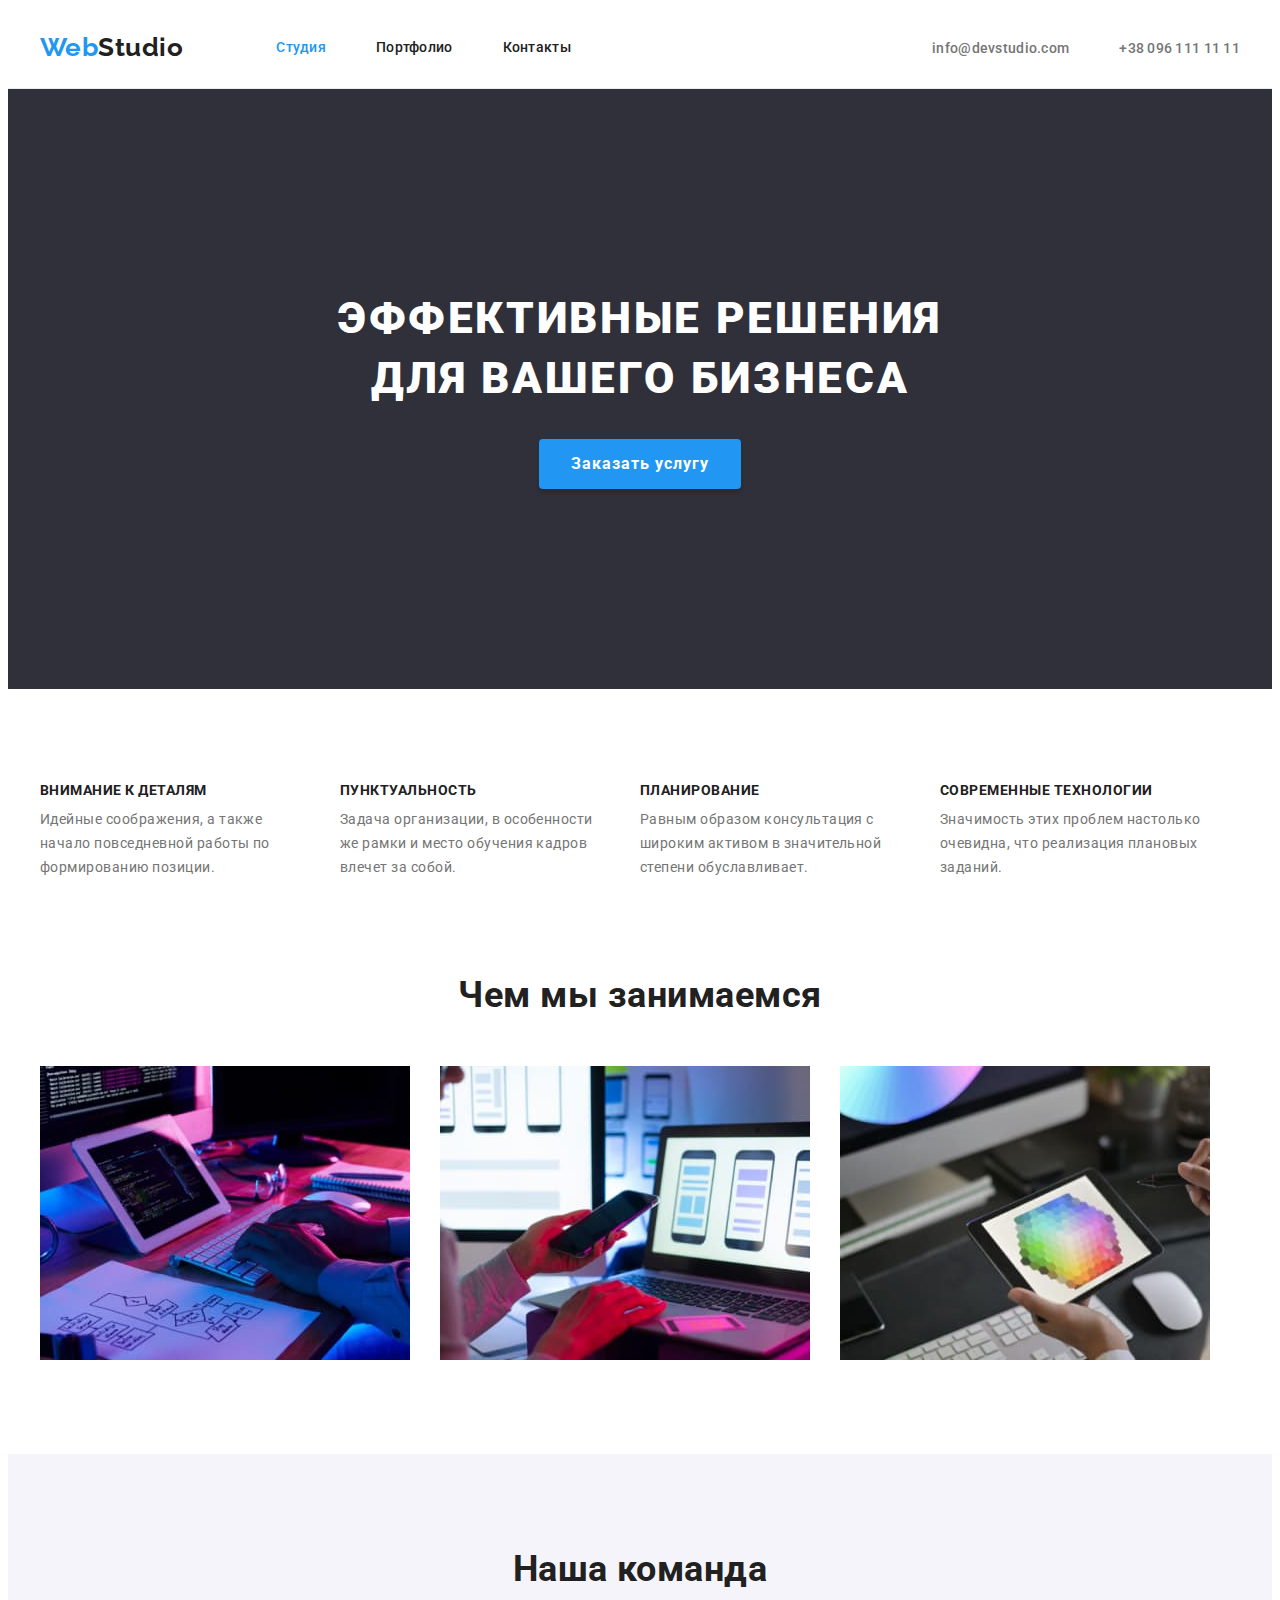
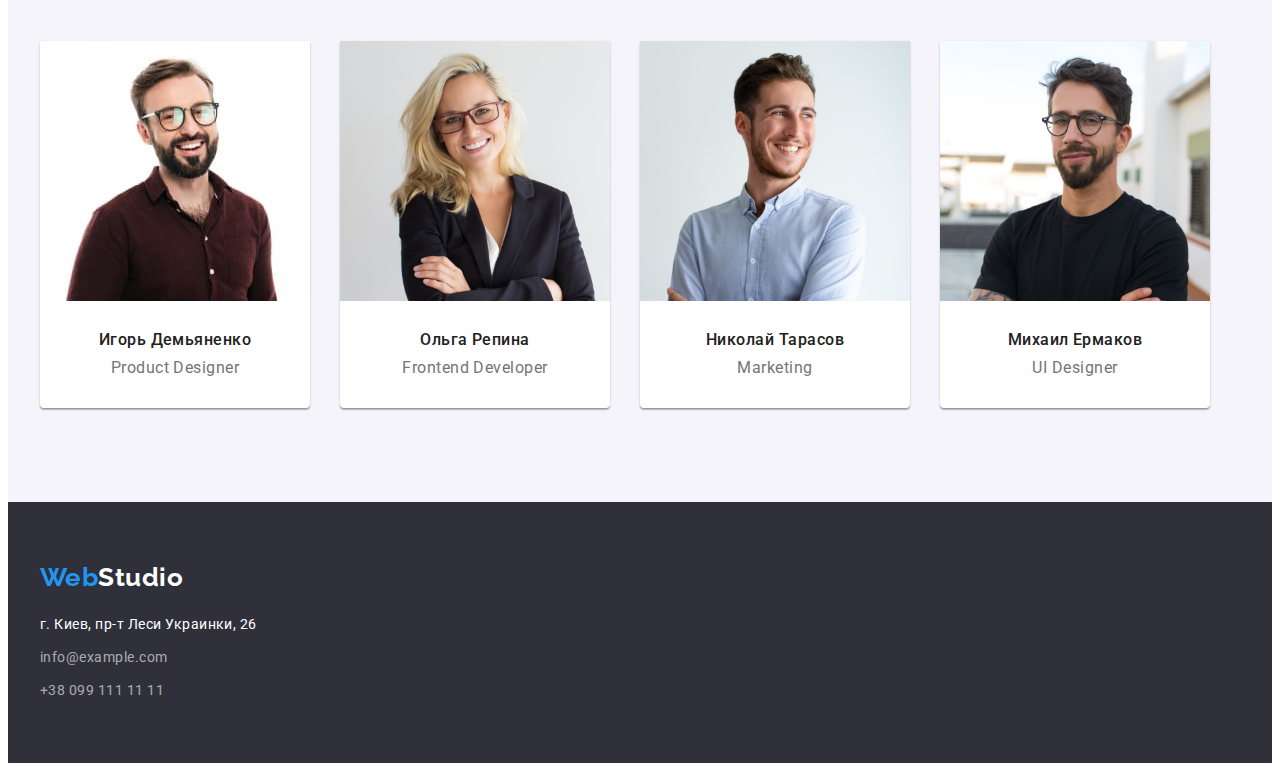
==== index.html @ 87287f45 "Initial commit" ====
<!DOCTYPE html>
<html lang="ru">

<head>
    <meta charset="UTF-8">
    <meta http-equiv="X-UA-Compatible" content="IE=edge">
    <meta name="viewport" content="width=device-width, initial-scale=1.0">
    <title>Document</title>
    <link rel="preconnect" href="https://fonts.googleapis.com">
    <link rel="preconnect" href="https://fonts.gstatic.com" crossorigin>
    <link href="https://fonts.googleapis.com/css2?family=Raleway:wght@700&family=Roboto:wght@400;500;700;900&display=swap"
        rel="stylesheet">
    <link rel="stylesheet" href="https://cdnjs.cloudflare.com/ajax/libs/modern-normalize/1.1.0/modern-normalize.min.css" integrity="sha512-wpPYUAdjBVSE4KJnH1VR1HeZfpl1ub8YT/NKx4PuQ5NmX2tKuGu6U/JRp5y+Y8XG2tV+wKQpNHVUX03MfMFn9Q==" crossorigin="anonymous" referrerpolicy="no-referrer" />
    <link rel="stylesheet" href="./css/style.css">
</head>

<body>
    <!--Хедер-->
    <header class="header">
        <div class="container header-container">
            <nav class="main-nav">
                <a class="logo" href="/" lang="en">Web<span class="logo-accent">Studio</span></a>
                <ul class="site-nav list">
                    <li class="header-item"><a href="./index.html" class="link current">Студия</a></li>
                    <li class="header-item"><a href="./portfolio.html" class="link">Портфолио</a></li>
                    <li class="header-item"><a href="/" class="link">Контакты</a></li>
                </ul>
            </nav>
            <ul class="contacts-list list">
                <li class="contacts-item"><a class="contacts-link" href="mailto:info@devstudio.com">info@devstudio.com</a></li>
                <li class="contacts-item"><a class="contacts-link" href="tell:+380961111111">+38 096 111 11 11</a></li>
            </ul>
        </div>  
    </header>

    <!--Мейн контент-->
    <main>
        <section class="hero">
            <div class="container">
                <h1 class="hero-title">Эффективные решения для вашего бизнеса</h1>
                <button type="button" class="button">Заказать услугу</button>
            </div>
            
        </section>
        <!--Заголовок который потом спрячем-->
        <section class="section benefits">
            <div class="container">
                <h2 hidden>Наши преимущества</h2>
                <ul class="benefits-list list">
                    <li class="benefits-item">
                        <h2 class="benefits-title">Внимание к деталям</h2>
                        <p class="text">Идейные соображения, а также начало повседневной работы по формированию позиции.</p>
                    </li>
                    <li class="benefits-item">
                        <h2 class="benefits-title">Пунктуальность</h2>
                        <p class="text">Задача организации, в особенности же рамки и место обучения кадров влечет за собой.</p>
                    </li>
                    <li class="benefits-item">
                        <h2 class="benefits-title">Планирование</h2>
                        <p class="text">Равным образом консультация с широким активом в значительной степени обуславливает.</p>
                    </li>
                    <li class="benefits-item">
                        <h2 class="benefits-title">Современные технологии</h2>
                        <p class="text">Значимость этих проблем настолько очевидна, что реализация плановых заданий.</p>
                    </li>
                </ul>
            </div>
        </section>
        <section class="section feauters">
          <div class="container">
                <h2 class="section-title">Чем мы занимаемся</h2>
                <ul class="section-list list">
                    <li class="section-item">
                        <img src="./images/img-program.jpg" alt="верстка сайта" width="370">
                    </li>
                    <li class="section-item">
                        <img src="./images/img-front.jpg" alt="разработка мобильных приложений" width="370">
                    </li>
                    <li class="section-item">
                        <img src="./images/img-color.jpg" alt="дизайнер за компьютером" width="370">
                    </li>
                </ul>
          </div>
        </section>
        <section class="section-comand">
            <div class="container">
                <h3 class="section-title comand">Наша команда</h3>
                <ul class="team-list list">
                    <li class="team-item">
                        <img src="./images/img-designer.jpg" alt="мужчина в очках" width="270">
                        <div class="card-name">
                            <h3 class="master-title">Игорь Демьяненко</h3>
                            <p class="text">Product Designer</p>
                        </div>
                    </li>
                    <li class="team-item">
                        <img src="./images/img-full.jpg" alt="светлая девушка в очках" width="270">
                        <div class="card-name">
                            <h3 class="master-title">Ольга Репина</h3>
                            <p class="text">Frontend Developer</p>
                        </div>
                    </li>
                    <li class="team-item">
                        <img src="./images/img-marketin.jpg" alt="парень в белой рубашке" width="270">
                        <div class="card-name">
                            <h3 class="master-title">Николай Тарасов</h3>
                            <p class="text">Marketing</p>
                        </div>
                    </li>
                    <li class="team-item">
                        <img src="./images/img-uldesig.jpg" alt="парень в черной футболке и очках" width="270">
                        <div class="card-name">
                            <h3 class="master-title">Михаил Ермаков</h3>
                            <p class="text">UI Designer</p>
                        </div>
                    </li>
                </ul>
            </div>
        </section>
    </main>

    <!--Футер-->
    <footer class="footer">
       <div class="container">
            <a class="logo" href="/" lang="en">Web<span class="logo-secondary">Studio</span></a>
            <address class="footer-contacts">
                <p class="footer-text">г. Киев, пр-т Леси Украинки, 26</p>
                <ul class="footer-list list">
                    <li class="footer-item"><a class="footer-link" href="mailto:info@example.com">info@example.com</a></li>
                    <li class="footer-item"><a class="footer-link" href="tell:+380991111111">+38 099 111 11 11</a></li>
                </ul>
            </address>
       </div>
    </footer>
</body>

</html>
---- css/style.css ----
:root {
   --primary-text-color: #757575;
   --titile-text-color: #212121;
   --accent-text-color: #2196F3;
   --primary-bg-color: #E5E5E5;
   --accent-header-name-color: #FFFFFF;
   --header-section-bg-color: #2F303A;
   --accent-footer-text-color: rgba(255, 255, 255, 0.6);
   --section-team-bg-color: #F5F4FA;
   --color-bg-button: #188CE8;
}

body {
    font-family: Roboto, sans-serif;
    color: var(--primary-text-color);
    letter-spacing: 0.03em;
    
}

h1, h2, h3, p {
    margin-top: 0;
}

img {
    display: block;
}

p:last-child {
    margin-bottom: 0;
}

/* -------------------------------------------------Heder */
.header {
    border-bottom: 1px solid #ECECEC;
}

.list {
    list-style: none;
    margin: 0;
    padding: 0;
}

.link {
    text-decoration: none;
    color: currentColor;
}

.header-container {
    display: flex;
    align-items: center;
}

.section {
    padding-top: 94px;
    padding-bottom: 94px;
}

.container {
    /* outline: 2px solid red;
    outline-offset: -2px; */


    width: 1200px;
    padding-left: 15px;
    padding-right: 15px;
    margin-left: auto;
    margin-right: auto;
}

.header .logo {
    padding-top: 24px;
    padding-bottom: 24px;
}

.logo {
    margin-right: 93px;

    color: var(--accent-text-color);
    font-family: 'Raleway';
    font-weight: 700;
    font-size: 26px;
    line-height: 1.20;
    text-decoration: none;
}

.logo-accent {
    color: var(--titile-text-color);
}

.logo:hover,
.logo:focus {
    color: var(--accent-text-color);
}

/*----------------------------------------Header navigation */

.main-nav {
    display: flex;
    align-items: center;
}

.site-nav {
    display: flex;
}

.site-nav .header-item:not(:last-child) {
    margin-right: 50px;
}


.site-nav .link:hover,
.site-nav .link:focus {
    color: var(--accent-text-color);
}

.site-nav .link.current {
    color: var(--accent-text-color);
}

.site-nav .link {
    display: block;
    padding-top: 32px;
    padding-bottom: 32px;
   

    text-decoration: none;
    color: var(--titile-text-color);
    font-weight: 500;
    font-size: 14px;
    line-height: 1.14;
    letter-spacing: 0.02em;
}

.contacts-link:hover,
.contacts-link:focus {
    color: var(--accent-text-color);
}

.contacts-list {
    display: flex;
    margin-left: auto;
}

.contacts-item:not(:last-child) {
    margin-right: 50px;

}


.contacts-link {
    padding-top: 32px;
    padding-bottom: 32px;
    
    color: var(--primary-text-color);
    font-weight: 500;
    font-size: 14px;
    line-height: 1.14;
    letter-spacing: 0.02em;
    text-decoration: none;
}

/* -------------------------------------------Hero */
.hero {
    padding-top: 200px;
    padding-bottom: 200px;

    background-color: var(--header-section-bg-color);
}

.hero-title {
    width: 696px;
    margin-left: auto;
    margin-right: auto;
    margin-bottom: 30px;
    
    color: var(--accent-header-name-color);
    font-weight: 900;
    font-size: 44px;
    line-height: 1.36;
    text-align: center;
    letter-spacing: 0.06em;
    text-transform: uppercase;
}

/* ------------------------------------------Button */

.button {
    display: block;
    padding: 10px 32px;
    margin-left: auto;
    margin-right: auto;
    box-shadow: 0px 4px 4px rgba(0, 0, 0, 0.15);
    border-radius: 4px;
    border: 1px;
    text-align: center;
    
    color: var(--accent-header-name-color);
    background-color: var(--accent-text-color);
    font-family: inherit;
    font-weight: 700;
    font-size: 16px;
    line-height: 1.87;
    letter-spacing: 0.06em;
    cursor: pointer;
    
}

.button:hover,
.button:focus {
    background-color: var(--color-bg-button);
}

/* -----------------------------------------Benefits */
.benefits {
    padding-bottom: 47px;
}

.benefits-list {
    display: flex;

}
.benefits-item {
    width: 270px;
}

.benefits-item:not(:last-child) {
    margin-right: 30px;

}


.benefits-title {
    margin-bottom: 10px;


    color: var(--titile-text-color);
    font-size: 14px;
    line-height: 1.14;
    text-transform: uppercase;
}

.benefits-list .text {
    font-size: 14px;
    line-height: 1.71;
}

/* -----------------------------------Section work */
.feauters {
    padding-top: 47px;
}

.section-title {
    margin-bottom: 50px;

    color: var(--titile-text-color);
    font-size: 36px;
    line-height: 1.17;
    text-align: center;
}

.section-list {
    display: flex;
    flex-wrap: wrap;
}

.section-item:not(:last-child) {
    margin-right: 30px;
}


/* ----------------------------------Section team */
.section-comand {
    padding-top: 94px;
    padding-bottom: 94px;
    background-color: var(--section-team-bg-color);
}

.section-title.comand {
    margin-bottom: 50px;

}

.team-list {
    display: flex;
    flex-wrap: wrap;
}

.team-item {

    margin-right: 30px;
    
    background-color: var(--accent-header-name-color);
    box-shadow: 0px 1px 3px rgba(0, 0, 0, 0.12), 0px 1px 1px rgba(0, 0, 0, 0.14), 0px 2px 1px rgba(0, 0, 0, 0.2);
    border-radius: 0px 0px 4px 4px;
}

.team-item:nth-child(4) {
    margin-right: 0;
}

.card-name {
    padding-top: 30px;
    padding-bottom: 30px;
    
}

.master-title {
    text-align: center;
    margin-bottom: 10px;

    color: var(--titile-text-color);
    font-weight: 500;
    font-size: 16px;
    line-height: 1.18;
}

.team-list .text {
    text-align: center;
    font-size: 16px;
    line-height: 1.18;
}
/* --------------------------------Footer */

.footer {
    padding-top: 60px;
    padding-bottom: 60px;
    background-color: var(--header-section-bg-color);
}

.footer .logo {
    display: block;
    margin-bottom: 20px;
}

.logo-secondary {
    color: var(--accent-header-name-color);
}

.footer-text {
    margin-bottom: 9px;
    font-style: normal;
    font-size: 14px;
    line-height: 1.71;
    color: var(--accent-header-name-color);
}

.footer-list {
    display: block;
    font-style: normal;
    font-size: 14px;
    line-height: 1.71;
    color: var(--accent-footer-text-color);
}

.footer-item:not(:last-child) {
    margin-bottom: 9px;
}

.footer-link {
    
    font-size: 14px;
    line-height: 1.71;
    color: var(--accent-footer-text-color);
    text-decoration: none;
}

.footer-link:hover,
.footer-link:focus {
    color: var(--accent-text-color);
}
/* ----------------------------------------------Portfolio button */
.button-list {
    display: flex;
    justify-content: center;
    margin-top: 0;
    margin-bottom: 50px;
    padding: 0;
    list-style: none;
}


.button-item:not(:last-child){
    margin-right: 8px;
}

.button-primary:hover,
.button-primary:focus,
.button-secondary:hover,
.button-secondary:focus {
    background-color: var(--accent-text-color);
    color: var(--accent-header-name-color);
}

.button-primary {
    padding: 6px 22px;

    font-family: inherit;
    font-weight: 500;
    font-size: 16px;
    line-height: 1.62;
    color: var(--accent-header-name-color);
    background-color: var(--accent-text-color);
    box-shadow: 0px 3px 1px rgba(0, 0, 0, 0.1), 0px 1px 2px rgba(0, 0, 0, 0.08), 0px 2px 2px rgba(0, 0, 0, 0.12);
    border-radius: 4px;
    border-style: none;
    cursor: pointer;
}

.button-secondary {
    padding: 6px 22px;

    font-family: inherit;
    font-style: normal;
    font-weight: 500;
    font-size: 16px;
    line-height: 1.62;
    text-align: center;
    color: var(--titile-text-color);
    background: var(--section-team-bg-color);
    border-radius: 4px;
    border-style: none;
    cursor: pointer;
}
/* ------------------------------------------------------Portfolio list */
.portfolio-title {
    font-weight: 700;
    font-size: 18px;
    line-height: 2;
    letter-spacing: 0.06em;
    color: var(--titile-text-color);
}

.portfolio-list {
    display: flex;
    flex-wrap: wrap;
    margin: 0;
    padding: 0;
}

.portfolio-item {
    width: 370px;
    margin-right: 30px;
    margin-bottom: 30px;
}

.portfolio-item:nth-child(3n) {
    margin-right: 0;
}

.portfolio-wrapper {
    padding: 20px 24px;
    border: 1px solid #EEEEEE;
    border-top: none;
}

.portfolio-subtitle {
    font-size: 16px;
    line-height: 1.87;
    color: var(--primary-text-color);
}

.portfolio-list {
    list-style: none;
}

.portfolio-link {
    text-decoration: none;
}
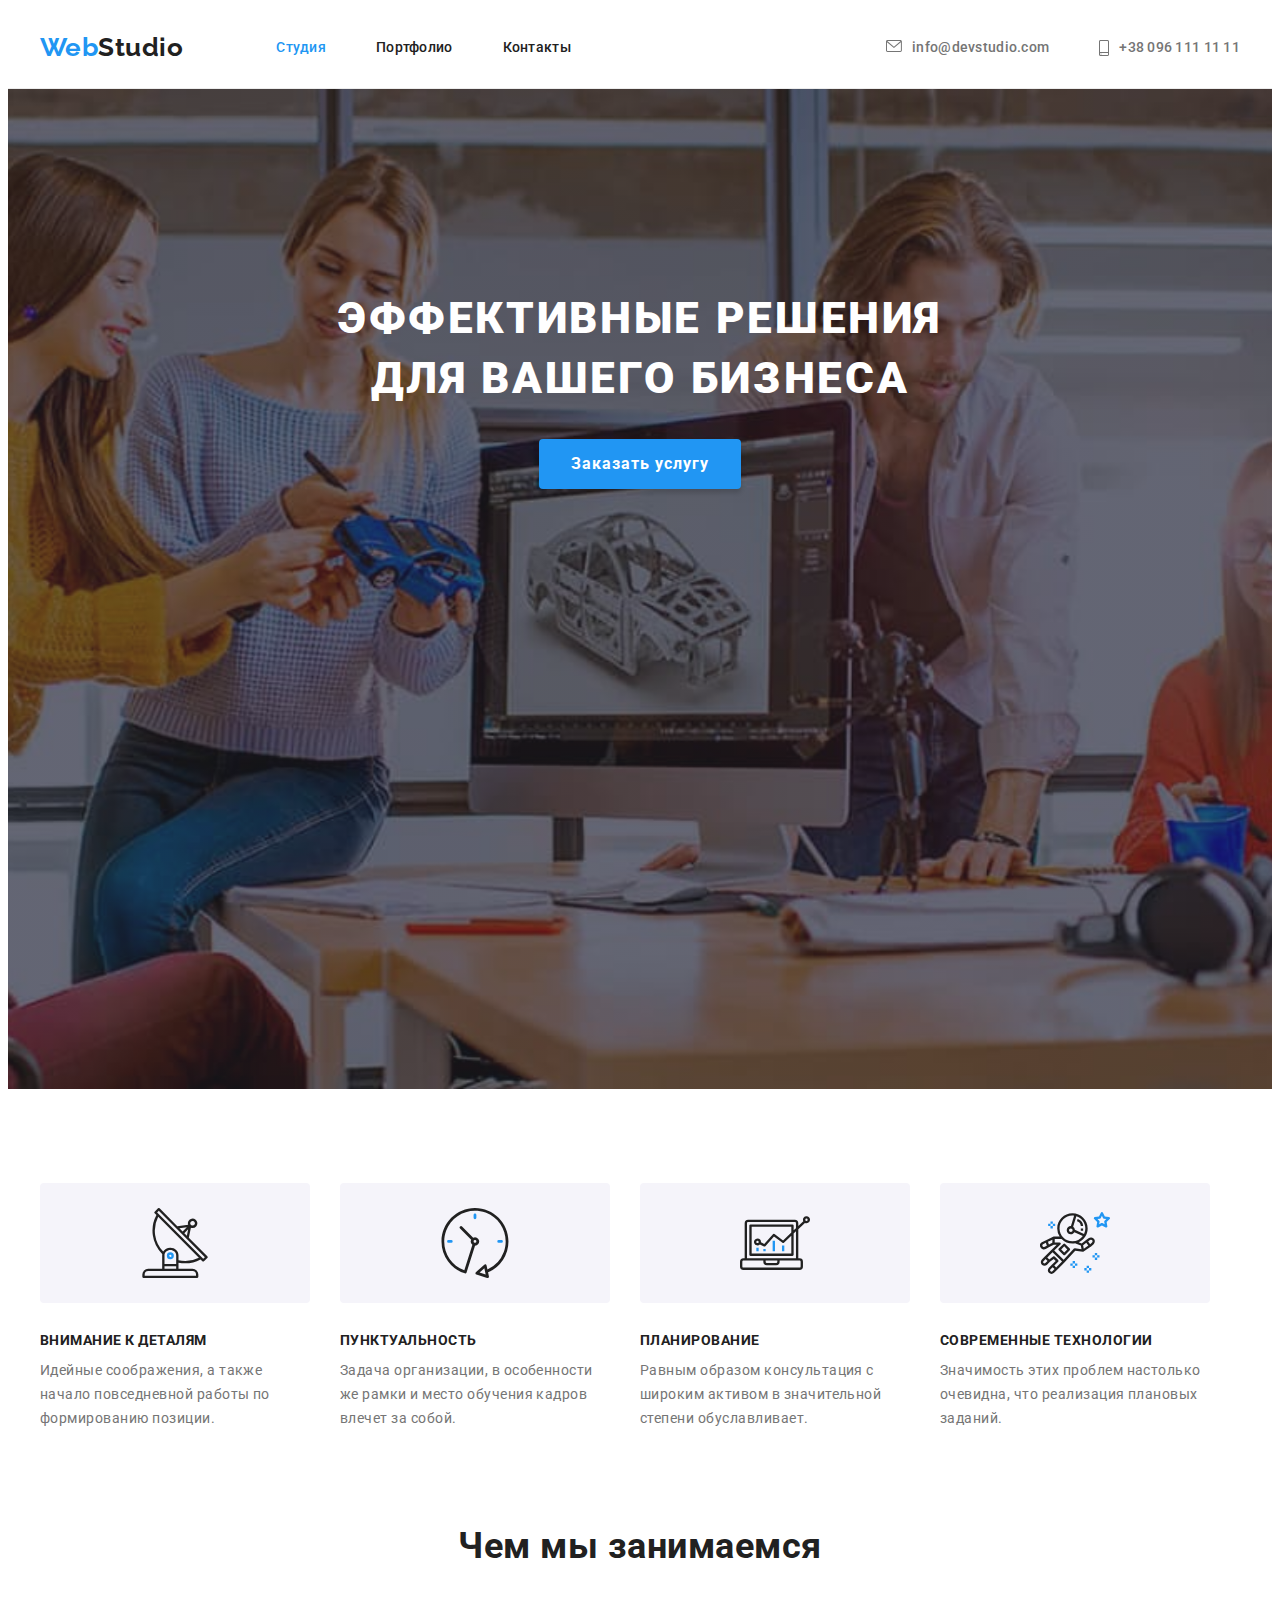
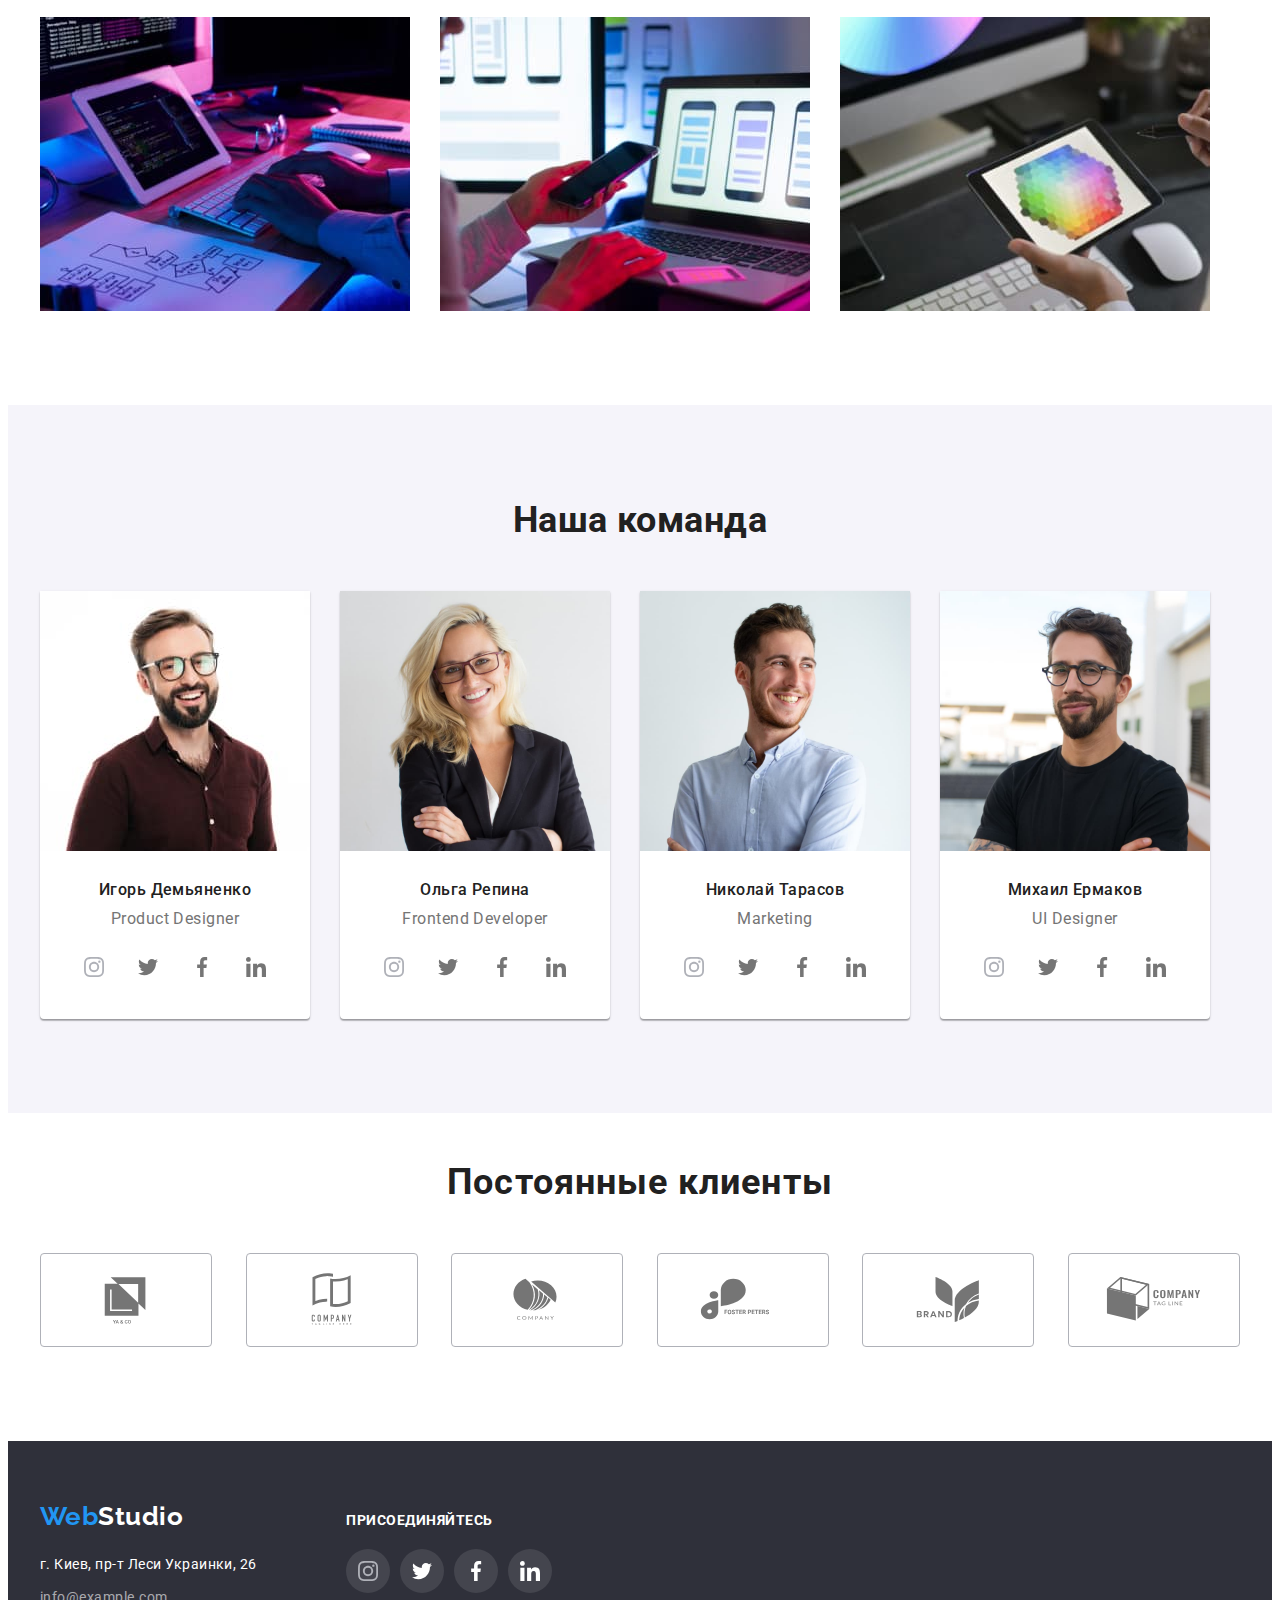
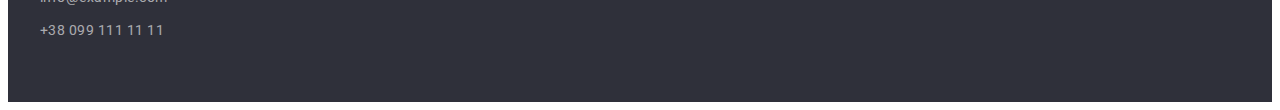
==== commit 0bdd1c3d: "На проверку" ====
--- a/index.html
+++ b/index.html
@@ -27,15 +27,19 @@
                 </ul>
             </nav>
             <ul class="contacts-list list">
-                <li class="contacts-item"><a class="contacts-link" href="mailto:info@devstudio.com">info@devstudio.com</a></li>
-                <li class="contacts-item"><a class="contacts-link" href="tell:+380961111111">+38 096 111 11 11</a></li>
+                <li class="contacts-item"><a class="contacts-link" href="mailto:info@devstudio.com"><svg class="mail-icon" width="16px" height="12px">
+                    <use href="./images/icons.svg#icon-envelope-hover"></use>
+                </svg>info@devstudio.com</a></li>
+                <li class="contacts-item"><a class="contacts-link" href="tell:+380961111111"><svg class="phone-icon" width="10px" height="16px">
+                    <use href="./images/icons.svg#icon-smartphone"></use>
+                </svg>+38 096 111 11 11</a></li>
             </ul>
         </div>  
     </header>
 
     <!--Мейн контент-->
     <main>
-        <section class="hero">
+        <section class="hero overlay">
             <div class="container">
                 <h1 class="hero-title">Эффективные решения для вашего бизнеса</h1>
                 <button type="button" class="button">Заказать услугу</button>
@@ -48,18 +52,38 @@
                 <h2 hidden>Наши преимущества</h2>
                 <ul class="benefits-list list">
                     <li class="benefits-item">
+                        <div class="about-icon-wrap" width="70px" height="70px">
+                            <svg class="about-icon">
+                                <use href="./images/icons.svg#icon-antenna"></use>
+                            </svg>
+                        </div>
                         <h2 class="benefits-title">Внимание к деталям</h2>
                         <p class="text">Идейные соображения, а также начало повседневной работы по формированию позиции.</p>
                     </li>
                     <li class="benefits-item">
+                        <div class="about-icon-wrap" width="70px" height="70px">
+                            <svg class="about-icon">
+                                <use href="./images/icons.svg#icon-clock"></use>
+                            </svg>
+                        </div>
                         <h2 class="benefits-title">Пунктуальность</h2>
                         <p class="text">Задача организации, в особенности же рамки и место обучения кадров влечет за собой.</p>
                     </li>
                     <li class="benefits-item">
+                        <div class="about-icon-wrap" width="70px" height="70px">
+                            <svg class="about-icon">
+                                <use href="./images/icons.svg#icon-diagram"></use>
+                            </svg>
+                        </div>
                         <h2 class="benefits-title">Планирование</h2>
                         <p class="text">Равным образом консультация с широким активом в значительной степени обуславливает.</p>
                     </li>
                     <li class="benefits-item">
+                        <div class="about-icon-wrap" width="70px" height="70px">
+                            <svg class="about-icon">
+                                <use href="./images/icons.svg#icon-astronaut"></use>
+                            </svg>
+                        </div>
                         <h2 class="benefits-title">Современные технологии</h2>
                         <p class="text">Значимость этих проблем настолько очевидна, что реализация плановых заданий.</p>
                     </li>
@@ -91,6 +115,20 @@
                         <div class="card-name">
                             <h3 class="master-title">Игорь Демьяненко</h3>
                             <p class="text">Product Designer</p>
+                            <ul class="socials-list list">
+                                <li class="socials-item"><a href="" class="socials-link link"><svg class="socials-icons" width="20" height="20">
+                                    <use href="./images/icons.svg#icon-instagram"></use>
+                                </svg></a></li>
+                                <li class="socials-item"><a href="" class="socials-link link"><svg class="socials-icons" width="20" height="20">
+                                    <use href="./images/icons.svg#icon-twitter"></use>
+                                </svg></a></li>
+                                <li class="socials-item"><a href="" class="socials-link link"><svg class="socials-icons" width="20" height="20">
+                                    <use href="./images/icons.svg#icon-facebook"></use>
+                                </svg></a></li>
+                                <li class="socials-item"><a href="" class="socials-link link"><svg class="socials-icons" width="20" height="20">
+                                    <use href="./images/icons.svg#icon-linkedin"></use>
+                                </svg></a></li>
+                            </ul>
                         </div>
                     </li>
                     <li class="team-item">
@@ -98,6 +136,20 @@
                         <div class="card-name">
                             <h3 class="master-title">Ольга Репина</h3>
                             <p class="text">Frontend Developer</p>
+                            <ul class="socials-list list">
+                                <li class="socials-item"><a href="" class="socials-link link"><svg class="socials-icons" width="20" height="20">
+                                    <use href="./images/icons.svg#icon-instagram"></use>
+                                </svg></a></li>
+                                <li class="socials-item"><a href="" class="socials-link link"><svg class="socials-icons" width="20" height="20">
+                                    <use href="./images/icons.svg#icon-twitter"></use>
+                                </svg></a></li></a></li>
+                                <li class="socials-item"><a href="" class="socials-link link"><svg class="socials-icons" width="20" height="20">
+                                    <use href="./images/icons.svg#icon-facebook"></use>
+                                </svg></a></li></a></li>
+                                <li class="socials-item"><a href="" class="socials-link link"><svg class="socials-icons" width="20" height="20">
+                                    <use href="./images/icons.svg#icon-linkedin"></use>
+                                </svg></a></li></a></li>
+                            </ul>
                         </div>
                     </li>
                     <li class="team-item">
@@ -105,6 +157,20 @@
                         <div class="card-name">
                             <h3 class="master-title">Николай Тарасов</h3>
                             <p class="text">Marketing</p>
+                            <ul class="socials-list list">
+                                <li class="socials-item"><a href="" class="socials-link link"><svg class="socials-icons" width="20" height="20">
+                                    <use href="./images/icons.svg#icon-instagram"></use>
+                                </svg></a></li>
+                                <li class="socials-item"><a href="" class="socials-link link"><svg class="socials-icons" width="20" height="20">
+                                    <use href="./images/icons.svg#icon-twitter"></use>
+                                </svg></a></li></a></li>
+                                <li class="socials-item"><a href="" class="socials-link link"><svg class="socials-icons" width="20" height="20">
+                                    <use href="./images/icons.svg#icon-facebook"></use>
+                                </svg></a></li></a></li>
+                                <li class="socials-item"><a href="" class="socials-link link"><svg class="socials-icons" width="20" height="20">
+                                    <use href="./images/icons.svg#icon-linkedin"></use>
+                                </svg></a></li></a></li>
+                            </ul>
                         </div>
                     </li>
                     <li class="team-item">
@@ -112,24 +178,82 @@
                         <div class="card-name">
                             <h3 class="master-title">Михаил Ермаков</h3>
                             <p class="text">UI Designer</p>
-                        </div>
-                    </li>
-                </ul>
-            </div>
-        </section>
+                            <ul class="socials-list list">
+                                <li class="socials-item"><a href="" class="socials-link link"><svg class="socials-icons" width="20" height="20">
+                                    <use href="./images/icons.svg#icon-instagram"></use>
+                                </svg></a></li>
+                                <li class="socials-item"><a href="" class="socials-link link"><svg class="socials-icons" width="20" height="20">
+                                    <use href="./images/icons.svg#icon-twitter"></use>
+                                </svg></a></li></a></li>
+                                <li class="socials-item"><a href="" class="socials-link link"><svg class="socials-icons" width="20" height="20">
+                                    <use href="./images/icons.svg#icon-facebook"></use>
+                                </svg></a></li></a></li>
+                                <li class="socials-item"><a href="" class="socials-link link"><svg class="socials-icons" width="20" height="20">
+                                    <use href="./images/icons.svg#icon-linkedin"></use>
+                                </svg></a></li></a></li>
+                            </ul>
+                        </div>
+                    </li>
+                </ul>
+            </div>
+        </section>
+        <sectoin class="clients">
+            <div class="container clients">
+                <h2 class="clients-title">Постоянные клиенты</h2>
+                    <ul class="clients-list list">
+                        <li class="clients-item"><a href="" class="link"><svg class="clients-icon" width="106px" height="60px">
+                                    <use href="./images/icons.svg#icon-Logo"></use>
+                                </svg></a></li>
+                        <li class="clients-item"><a href="" class="link"><svg class="clients-icon" width="106px" height="60px">
+                                    <use href="./images/icons.svg#icon-Logo1"></use>
+                                </svg></a></li>
+                        <li class="clients-item"><a href="" class="link"><svg class="clients-icon" width="106px" height="60px">
+                                    <use href="./images/icons.svg#icon-Logo2"></use>
+                                </svg></a></li>
+                        <li class="clients-item"><a href="" class="link"><svg class="clients-icon" width="106px" height="60px">
+                                    <use href="./images/icons.svg#icon-Logo3"></use>
+                                </svg></a></li>
+                        <li class="clients-item"><a href="" class="link"><svg class="clients-icon" width="106px" height="60px">
+                                    <use href="./images/icons.svg#icon-Logo4"></use>
+                                </svg></a></li>
+                        <li class="clients-item"><a href="" class="link"><svg class="clients-icon" width="106px" height="60px">
+                                    <use href="./images/icons.svg#icon-Logo5"></use>
+                                </svg></a></li>
+                    </ul>
+            </div>
+        </sectoin>
     </main>
 
     <!--Футер-->
     <footer class="footer">
        <div class="container">
-            <a class="logo" href="/" lang="en">Web<span class="logo-secondary">Studio</span></a>
-            <address class="footer-contacts">
-                <p class="footer-text">г. Киев, пр-т Леси Украинки, 26</p>
-                <ul class="footer-list list">
-                    <li class="footer-item"><a class="footer-link" href="mailto:info@example.com">info@example.com</a></li>
-                    <li class="footer-item"><a class="footer-link" href="tell:+380991111111">+38 099 111 11 11</a></li>
-                </ul>
-            </address>
+           <div class="address-container">
+                <a class="logo" href="/" lang="en">Web<span class="logo-secondary">Studio</span></a>
+                <address class="footer-contacts">
+                    <p class="footer-text">г. Киев, пр-т Леси Украинки, 26</p>
+                    <ul class="footer-list list">
+                        <li class="footer-item"><a class="footer-link" href="mailto:info@example.com">info@example.com</a></li>
+                        <li class="footer-item"><a class="footer-link" href="tell:+380991111111">+38 099 111 11 11</a></li>
+                    </ul>
+                </address>
+            </div>
+            <div class="join">
+                <strong class="join-title">присоединяйтесь</strong>
+                <ul class="socials-list list">
+                    <li class="socials-item"><a class="socials-link link" href=""><svg class="socials-icons" width="20px" height="20px">
+                        <use href="./images/icons.svg#icon-instagram"></use>
+                    </svg></a></li>
+                    <li class="socials-item"><a class="socials-link link" href=""><svg class="socials-icons" width="20px" height="20px">
+                        <use href="./images/icons.svg#icon-twitter"></use>
+                    </svg></a></li>
+                    <li class="socials-item"><a class="socials-link link" href=""><svg class="socials-icons" width="20px" height="20px">
+                        <use href="./images/icons.svg#icon-facebook"></use>
+                    </svg></a></li>
+                    <li class="socials-item"><a class="socials-link link" href=""><svg class="socials-icons" width="20px" height="20px">
+                        <use href="./images/icons.svg#icon-linkedin"></use>
+                    </svg></a></li>
+                </ul>
+            </div>
        </div>
     </footer>
 </body>
--- a/css/style.css
+++ b/css/style.css
@@ -147,7 +147,9 @@
 }
 
 
+
 .contacts-link {
+    display: flex;
     padding-top: 32px;
     padding-bottom: 32px;
     
@@ -157,6 +159,12 @@
     line-height: 1.14;
     letter-spacing: 0.02em;
     text-decoration: none;
+}
+
+.mail-icon,
+.phone-icon {
+    fill: currentColor;
+    margin-right: 10px;
 }
 
 /* -------------------------------------------Hero */
@@ -164,7 +172,18 @@
     padding-top: 200px;
     padding-bottom: 200px;
 
-    background-color: var(--header-section-bg-color);
+    background-color: #C4C4C4;
+   
+}
+
+.overlay {
+    margin: 0 auto;
+    max-width: 1600px;
+    height: 600px;
+    background-image: linear-gradient(rgba(47, 48, 58, 0.4), rgba(47, 48, 58, 0.4)), url(../images/hero-bg.jpg);
+    background-repeat: no-repeat;
+    background-position: center;
+    background-size: cover;
 }
 
 .hero-title {
@@ -228,6 +247,23 @@
 
 }
 
+.about-icon-wrap {
+    display: flex;
+    width: 270px;
+    height: 120px;
+    justify-content: center;
+    align-items: center;
+    background: #F5F4FA;
+    border-radius: 4px;
+    margin-bottom: 30px;
+
+}
+
+.about-icon {
+    width: 70px;
+    height: 70px;
+}
+
 
 .benefits-title {
     margin-bottom: 10px;
@@ -318,6 +354,82 @@
     text-align: center;
     font-size: 16px;
     line-height: 1.18;
+    margin-bottom: 16px;
+}
+
+.socials-list {
+    display: flex;
+    justify-content: center;
+}
+
+.socials-link {
+    display: flex;
+    width: 44px;
+    height: 44px;
+    justify-content: center;
+    align-items: center;
+    border-radius: 50%;
+}
+
+.socials-item {
+    margin-right: 10px;
+}
+
+.socials-item:last-child {
+    margin-right: 0;
+
+}
+
+.socials-link:hover,
+.socials-link:focus {
+    background-color: var(--accent-text-color);
+    color: var(--accent-header-name-color);
+} 
+
+.socials-icons {
+    fill: currentColor;
+}
+
+
+.container.clients {
+    padding-top: 49px;
+    padding-bottom: 94px;
+}
+
+.clients-title {
+    font-size: 36px;
+    line-height: 1.16;
+    text-align: center;
+    letter-spacing: 0.03em;
+    color: var(--titile-text-color);
+    
+    margin-bottom: 50px;
+}
+
+
+.clients-list {
+    display: flex;
+    justify-content: space-between;
+}
+
+.clients .link {
+    display: flex;
+    width: 170px;
+    height: 92px;
+    justify-content: center;
+    align-items: center;
+    border: 1px solid #AFB1B8;
+    border-radius: 4px;
+}
+
+.clients .link:hover,
+.clients .link:focus {
+    border-color: var(--accent-text-color);
+    color: var(--accent-text-color);
+}
+
+.clients-icon {
+    fill: currentColor;
 }
 /* --------------------------------Footer */
 
@@ -325,6 +437,17 @@
     padding-top: 60px;
     padding-bottom: 60px;
     background-color: var(--header-section-bg-color);
+    
+}
+
+.footer .container {
+    display: flex;
+    align-items: baseline;
+}
+
+.address-container {
+    margin-right: 70px;
+
 }
 
 .footer .logo {
@@ -367,6 +490,27 @@
 .footer-link:hover,
 .footer-link:focus {
     color: var(--accent-text-color);
+}
+
+.join-title {
+    display: block;
+    margin-bottom: 20px;
+    font-size: 14px;
+    line-height: 1.14;
+    text-transform: uppercase;
+
+    color: var(--accent-header-name-color);
+}
+
+.join .link {
+    border-radius: 50%;
+    color: var(--accent-header-name-color);
+    background-color: rgba(255, 255, 255, 0.1);
+}
+
+.join .link:hover,
+.join .link:focus {
+    background-color: var(--accent-text-color);
 }
 /* ----------------------------------------------Portfolio button */
 .button-list {
@@ -421,6 +565,11 @@
     border-style: none;
     cursor: pointer;
 }
+
+.button-item:hover,
+.button-item:focus {
+    box-shadow: 0px 3px 1px rgba(0, 0, 0, 0.1), 0px 1px 2px rgba(0, 0, 0, 0.08), 0px 2px 2px rgba(0, 0, 0, 0.12);
+}
 /* ------------------------------------------------------Portfolio list */
 .portfolio-title {
     font-weight: 700;
@@ -465,4 +614,9 @@
 
 .portfolio-link {
     text-decoration: none;
+}
+
+.portfolio-item:hover,
+.portfolio-item:focus {
+    box-shadow: 0px 1px 1px rgba(0, 0, 0, 0.12), 0px 4px 4px rgba(0, 0, 0, 0.06), 1px 4px 6px rgba(0, 0, 0, 0.16);
 }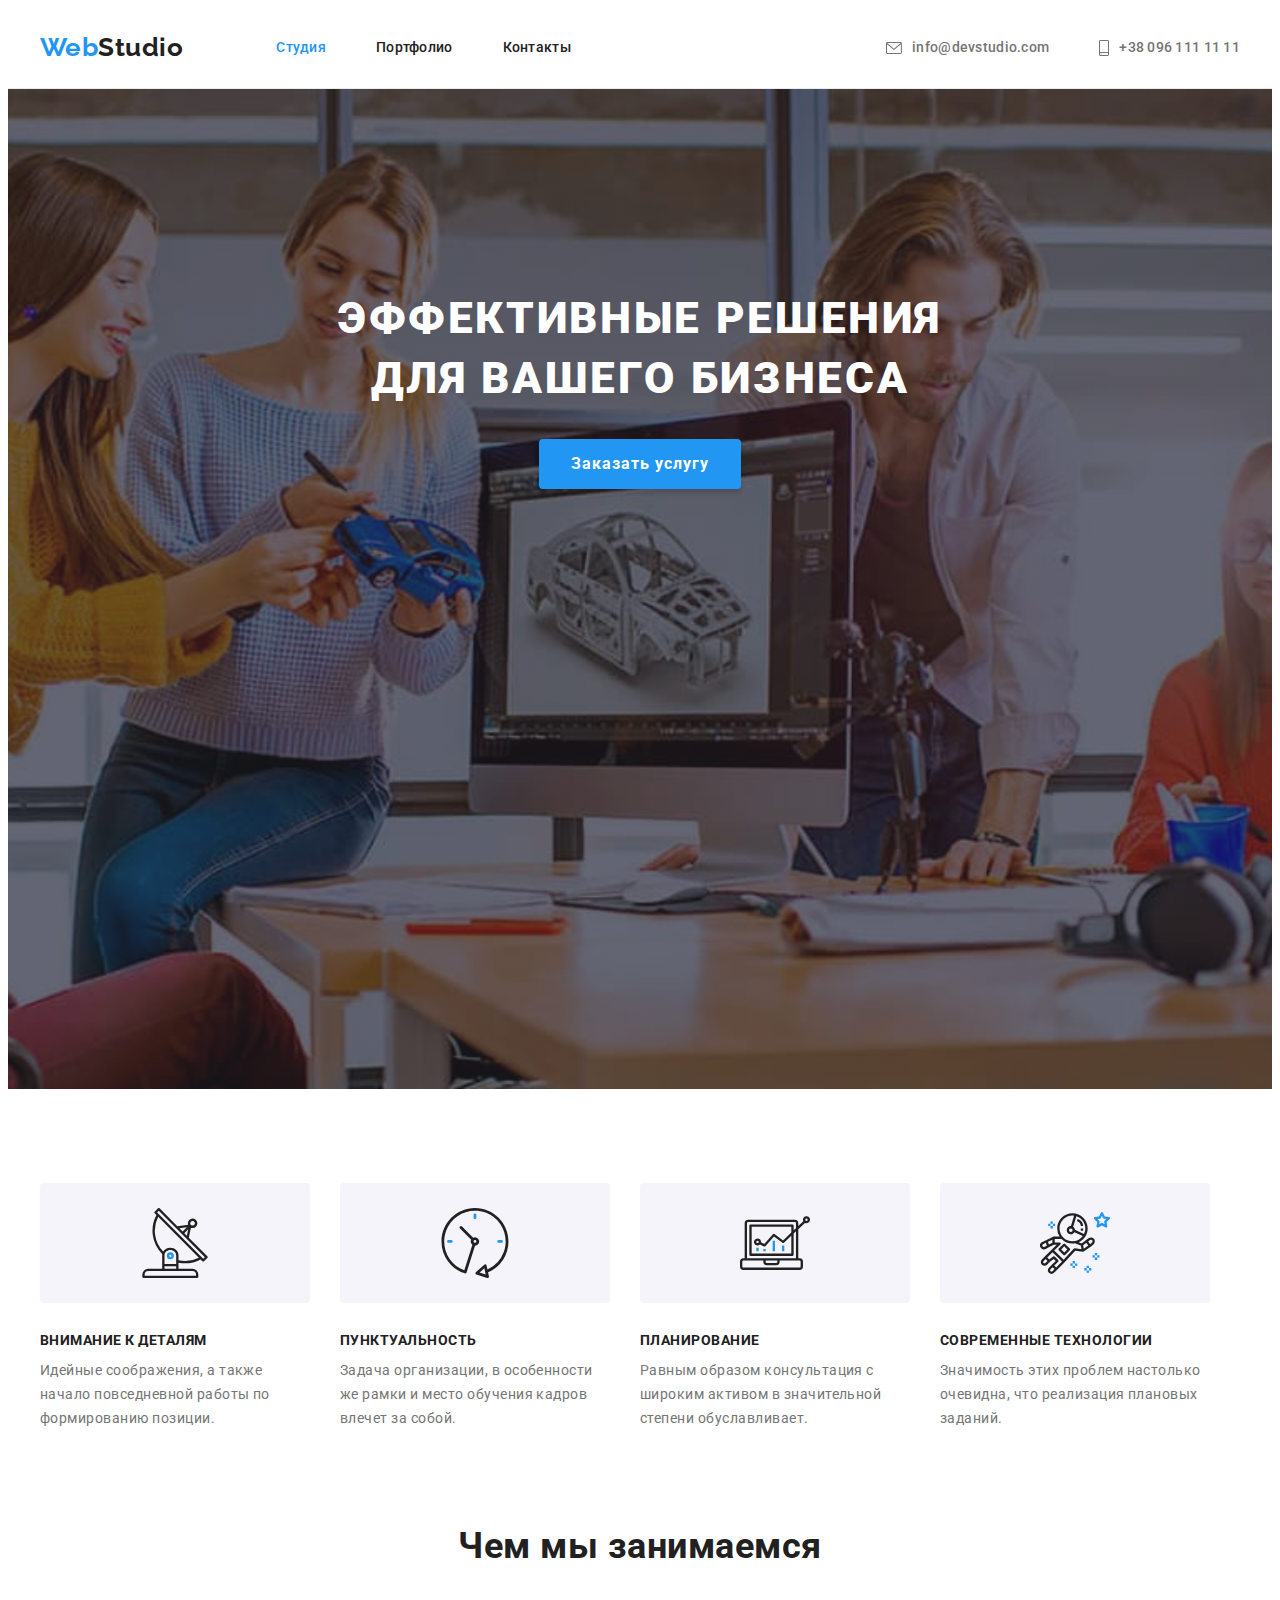
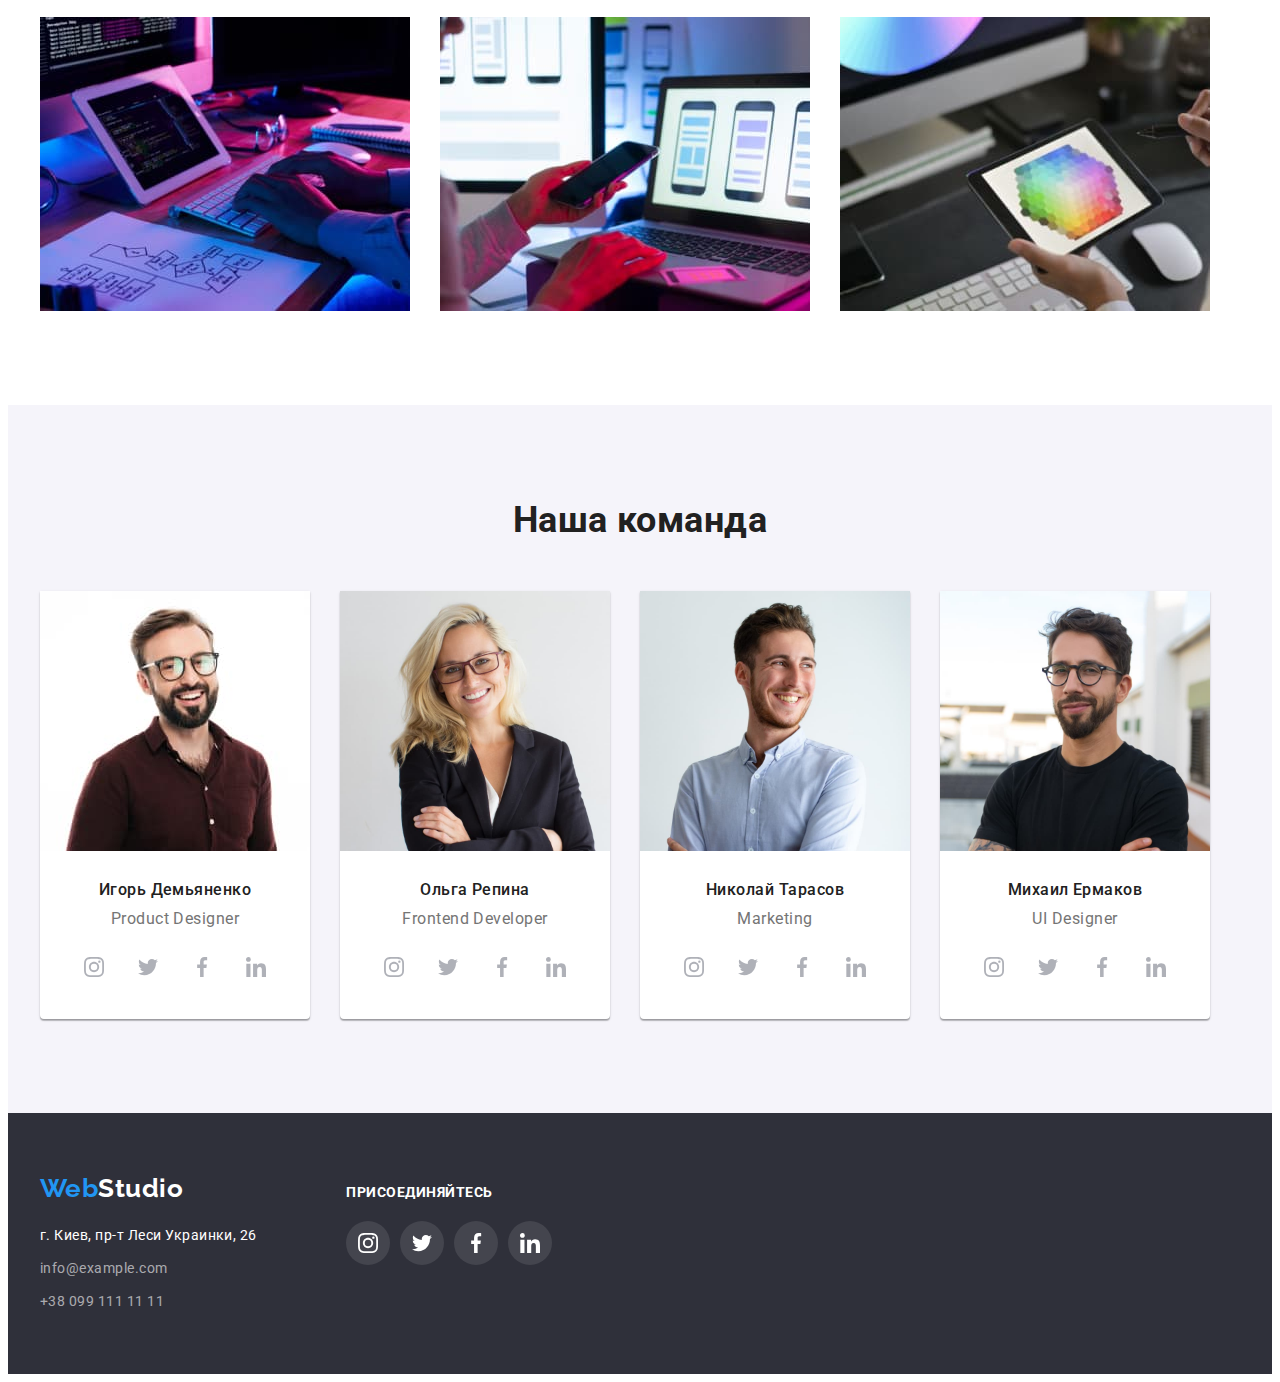
==== commit 6a68fc04: "Исправил ошибки. Ховер как тебя победить)" ====
--- a/index.html
+++ b/index.html
@@ -52,8 +52,8 @@
                 <h2 hidden>Наши преимущества</h2>
                 <ul class="benefits-list list">
                     <li class="benefits-item">
-                        <div class="about-icon-wrap" width="70px" height="70px">
-                            <svg class="about-icon">
+                        <div class="about-icon-wrap">
+                            <svg class="about-icon" width="70px" height="70px">
                                 <use href="./images/icons.svg#icon-antenna"></use>
                             </svg>
                         </div>
@@ -61,8 +61,8 @@
                         <p class="text">Идейные соображения, а также начало повседневной работы по формированию позиции.</p>
                     </li>
                     <li class="benefits-item">
-                        <div class="about-icon-wrap" width="70px" height="70px">
-                            <svg class="about-icon">
+                        <div class="about-icon-wrap">
+                            <svg class="about-icon" width="70px" height="70px">
                                 <use href="./images/icons.svg#icon-clock"></use>
                             </svg>
                         </div>
@@ -70,8 +70,8 @@
                         <p class="text">Задача организации, в особенности же рамки и место обучения кадров влечет за собой.</p>
                     </li>
                     <li class="benefits-item">
-                        <div class="about-icon-wrap" width="70px" height="70px">
-                            <svg class="about-icon">
+                        <div class="about-icon-wrap">
+                            <svg class="about-icon" width="70px" height="70px">
                                 <use href="./images/icons.svg#icon-diagram"></use>
                             </svg>
                         </div>
@@ -79,8 +79,8 @@
                         <p class="text">Равным образом консультация с широким активом в значительной степени обуславливает.</p>
                     </li>
                     <li class="benefits-item">
-                        <div class="about-icon-wrap" width="70px" height="70px">
-                            <svg class="about-icon">
+                        <div class="about-icon-wrap">
+                            <svg class="about-icon" width="70px" height="70px">
                                 <use href="./images/icons.svg#icon-astronaut"></use>
                             </svg>
                         </div>
@@ -142,13 +142,13 @@
                                 </svg></a></li>
                                 <li class="socials-item"><a href="" class="socials-link link"><svg class="socials-icons" width="20" height="20">
                                     <use href="./images/icons.svg#icon-twitter"></use>
-                                </svg></a></li></a></li>
-                                <li class="socials-item"><a href="" class="socials-link link"><svg class="socials-icons" width="20" height="20">
-                                    <use href="./images/icons.svg#icon-facebook"></use>
-                                </svg></a></li></a></li>
-                                <li class="socials-item"><a href="" class="socials-link link"><svg class="socials-icons" width="20" height="20">
-                                    <use href="./images/icons.svg#icon-linkedin"></use>
-                                </svg></a></li></a></li>
+                                </svg></a></li>
+                                <li class="socials-item"><a href="" class="socials-link link"><svg class="socials-icons" width="20" height="20">
+                                    <use href="./images/icons.svg#icon-facebook"></use>
+                                </svg></a></li>
+                                <li class="socials-item"><a href="" class="socials-link link"><svg class="socials-icons" width="20" height="20">
+                                    <use href="./images/icons.svg#icon-linkedin"></use>
+                                </svg></a></li>
                             </ul>
                         </div>
                     </li>
@@ -163,13 +163,13 @@
                                 </svg></a></li>
                                 <li class="socials-item"><a href="" class="socials-link link"><svg class="socials-icons" width="20" height="20">
                                     <use href="./images/icons.svg#icon-twitter"></use>
-                                </svg></a></li></a></li>
-                                <li class="socials-item"><a href="" class="socials-link link"><svg class="socials-icons" width="20" height="20">
-                                    <use href="./images/icons.svg#icon-facebook"></use>
-                                </svg></a></li></a></li>
-                                <li class="socials-item"><a href="" class="socials-link link"><svg class="socials-icons" width="20" height="20">
-                                    <use href="./images/icons.svg#icon-linkedin"></use>
-                                </svg></a></li></a></li>
+                                </svg></a></li>
+                                <li class="socials-item"><a href="" class="socials-link link"><svg class="socials-icons" width="20" height="20">
+                                    <use href="./images/icons.svg#icon-facebook"></use>
+                                </svg></a></li>
+                                <li class="socials-item"><a href="" class="socials-link link"><svg class="socials-icons" width="20" height="20">
+                                    <use href="./images/icons.svg#icon-linkedin"></use>
+                                </svg></a></li>
                             </ul>
                         </div>
                     </li>
@@ -184,44 +184,19 @@
                                 </svg></a></li>
                                 <li class="socials-item"><a href="" class="socials-link link"><svg class="socials-icons" width="20" height="20">
                                     <use href="./images/icons.svg#icon-twitter"></use>
-                                </svg></a></li></a></li>
-                                <li class="socials-item"><a href="" class="socials-link link"><svg class="socials-icons" width="20" height="20">
-                                    <use href="./images/icons.svg#icon-facebook"></use>
-                                </svg></a></li></a></li>
-                                <li class="socials-item"><a href="" class="socials-link link"><svg class="socials-icons" width="20" height="20">
-                                    <use href="./images/icons.svg#icon-linkedin"></use>
-                                </svg></a></li></a></li>
-                            </ul>
-                        </div>
-                    </li>
-                </ul>
-            </div>
-        </section>
-        <sectoin class="clients">
-            <div class="container clients">
-                <h2 class="clients-title">Постоянные клиенты</h2>
-                    <ul class="clients-list list">
-                        <li class="clients-item"><a href="" class="link"><svg class="clients-icon" width="106px" height="60px">
-                                    <use href="./images/icons.svg#icon-Logo"></use>
-                                </svg></a></li>
-                        <li class="clients-item"><a href="" class="link"><svg class="clients-icon" width="106px" height="60px">
-                                    <use href="./images/icons.svg#icon-Logo1"></use>
-                                </svg></a></li>
-                        <li class="clients-item"><a href="" class="link"><svg class="clients-icon" width="106px" height="60px">
-                                    <use href="./images/icons.svg#icon-Logo2"></use>
-                                </svg></a></li>
-                        <li class="clients-item"><a href="" class="link"><svg class="clients-icon" width="106px" height="60px">
-                                    <use href="./images/icons.svg#icon-Logo3"></use>
-                                </svg></a></li>
-                        <li class="clients-item"><a href="" class="link"><svg class="clients-icon" width="106px" height="60px">
-                                    <use href="./images/icons.svg#icon-Logo4"></use>
-                                </svg></a></li>
-                        <li class="clients-item"><a href="" class="link"><svg class="clients-icon" width="106px" height="60px">
-                                    <use href="./images/icons.svg#icon-Logo5"></use>
-                                </svg></a></li>
-                    </ul>
-            </div>
-        </sectoin>
+                                </svg></a></li>
+                                <li class="socials-item"><a href="" class="socials-link link"><svg class="socials-icons" width="20" height="20">
+                                    <use href="./images/icons.svg#icon-facebook"></use>
+                                </svg></a></li>
+                                <li class="socials-item"><a href="" class="socials-link link"><svg class="socials-icons" width="20" height="20">
+                                    <use href="./images/icons.svg#icon-linkedin"></use>
+                                </svg></a></li>
+                            </ul>
+                        </div>
+                    </li>
+                </ul>
+            </div>
+        </section>
     </main>
 
     <!--Футер-->
--- a/css/style.css
+++ b/css/style.css
@@ -150,9 +150,10 @@
 
 .contacts-link {
     display: flex;
+    align-items: center;
     padding-top: 32px;
     padding-bottom: 32px;
-    
+
     color: var(--primary-text-color);
     font-weight: 500;
     font-size: 14px;
@@ -369,6 +370,7 @@
     justify-content: center;
     align-items: center;
     border-radius: 50%;
+    color: #AFB1B8;
 }
 
 .socials-item {
@@ -420,6 +422,7 @@
     align-items: center;
     border: 1px solid #AFB1B8;
     border-radius: 4px;
+    color: #AFB1B8;
 }
 
 .clients .link:hover,
@@ -616,7 +619,7 @@
     text-decoration: none;
 }
 
-.portfolio-item:hover,
-.portfolio-item:focus {
+.portfolio-link:hover,
+.portfolio-link:focus {
     box-shadow: 0px 1px 1px rgba(0, 0, 0, 0.12), 0px 4px 4px rgba(0, 0, 0, 0.06), 1px 4px 6px rgba(0, 0, 0, 0.16);
 }